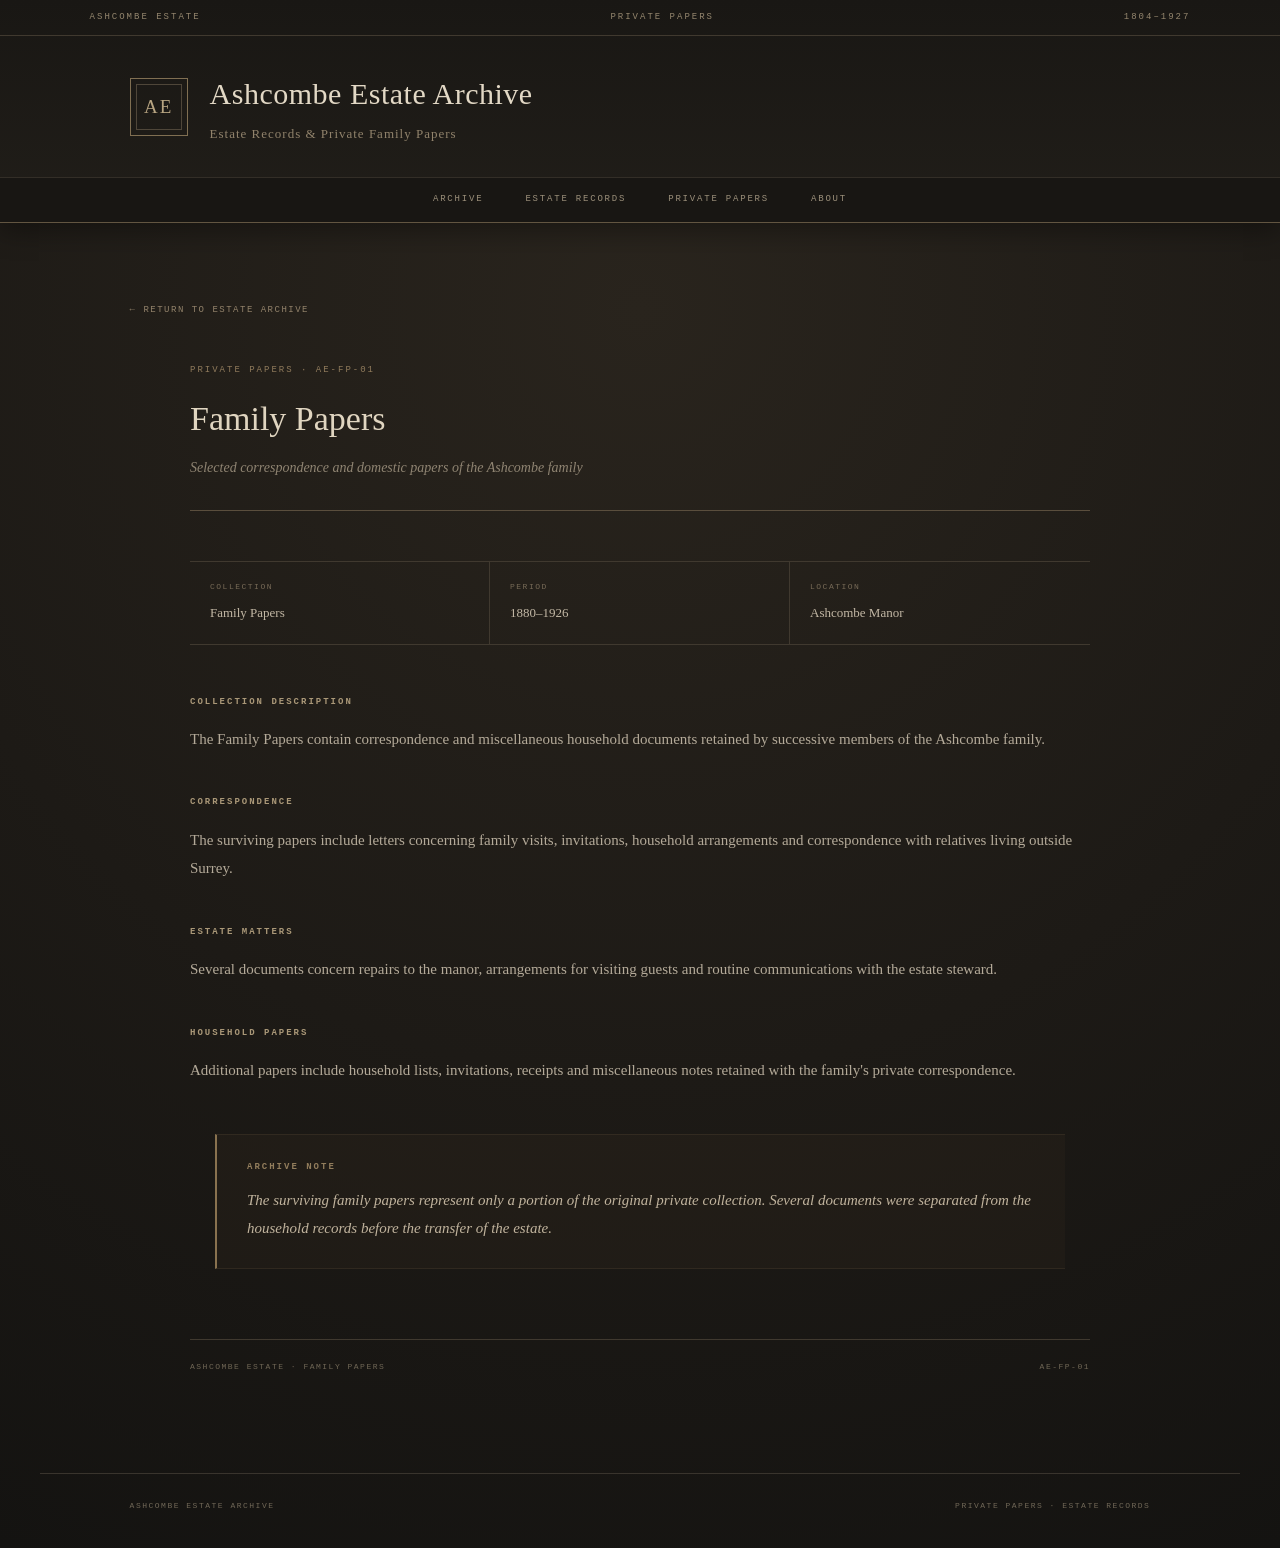
==== family-papers.html @ 7205fa3d "Create family-papers.html" ====
<!DOCTYPE html>
<html lang="en">

<head>
    <meta charset="UTF-8">
    <meta name="viewport" content="width=device-width, initial-scale=1.0">

    <title>Family Papers · Ashcombe Estate</title>

    <link rel="stylesheet" href="style.css">
</head>

<body>

<header class="site-header">

    <div class="header-strip">
        <span>ASHCOMBE ESTATE</span>
        <span>PRIVATE PAPERS</span>
        <span>1804–1927</span>
    </div>

    <div class="header-main">

        <div class="archive-mark">
            AE
        </div>

        <div class="title-block">
            <h1>Ashcombe Estate Archive</h1>
            <p>Estate Records &amp; Private Family Papers</p>
        </div>

    </div>

    <nav class="main-nav">
        <a href="index.html">ARCHIVE</a>
        <a href="index.html">ESTATE RECORDS</a>
        <a href="index.html">PRIVATE PAPERS</a>
        <a href="index.html">ABOUT</a>
    </nav>

</header>


<main>

    <div class="record-page">

        <a href="index.html" class="back-link">
            ← RETURN TO ESTATE ARCHIVE
        </a>


        <section class="record-header">

            <div class="record-reference">
                PRIVATE PAPERS · AE-FP-01
            </div>

            <h2 class="record-title">
                Family Papers
            </h2>

            <p class="record-subtitle">
                Selected correspondence and domestic papers of the Ashcombe family
            </p>

        </section>


        <div class="record-meta">

            <div class="meta-item">
                <span class="meta-label">Collection</span>
                <span class="meta-value">Family Papers</span>
            </div>

            <div class="meta-item">
                <span class="meta-label">Period</span>
                <span class="meta-value">1880–1926</span>
            </div>

            <div class="meta-item">
                <span class="meta-label">Location</span>
                <span class="meta-value">Ashcombe Manor</span>
            </div>

        </div>


        <section class="record-section">

            <h3>Collection Description</h3>

            <p>
                The Family Papers contain correspondence and miscellaneous
                household documents retained by successive members of the
                Ashcombe family.
            </p>

        </section>


        <section class="record-section">

            <h3>Correspondence</h3>

            <p>
                The surviving papers include letters concerning family visits,
                invitations, household arrangements and correspondence with
                relatives living outside Surrey.
            </p>

        </section>


        <section class="record-section">

            <h3>Estate Matters</h3>

            <p>
                Several documents concern repairs to the manor, arrangements
                for visiting guests and routine communications with the estate
                steward.
            </p>

        </section>


        <section class="record-section">

            <h3>Household Papers</h3>

            <p>
                Additional papers include household lists, invitations,
                receipts and miscellaneous notes retained with the family's
                private correspondence.
            </p>

        </section>


        <div class="archival-note">

            <strong>Archive Note</strong>

            <p>
                The surviving family papers represent only a portion of the
                original private collection. Several documents were separated
                from the household records before the transfer of the estate.
            </p>

        </div>


        <div class="record-footer">

            <span>
                ASHCOMBE ESTATE · FAMILY PAPERS
            </span>

            <span>
                AE-FP-01
            </span>

        </div>

    </div>

</main>


<footer>

    <div>
        ASHCOMBE ESTATE ARCHIVE
    </div>

    <div>
        PRIVATE PAPERS · ESTATE RECORDS
    </div>

</footer>

</body>

</html>
---- style.css ----
/* =========================================================
   ASHCOMBE ESTATE ARCHIVE
   Vintage British Estate / Private Papers
   ========================================================= */

* {
    box-sizing: border-box;
}

html {
    scroll-behavior: smooth;
}

body {
    margin: 0;
    padding: 0;

    background:
        radial-gradient(
            circle at 50% 20%,
            #29241d 0%,
            #1d1a16 55%,
            #141311 100%
        );

    color: #d9d0bd;

    font-family: Georgia, "Times New Roman", serif;

    line-height: 1.7;

    min-height: 100vh;
}


/* =========================================================
   HEADER
   ========================================================= */

.site-header {
    border-bottom: 1px solid #625541;

    background:
        linear-gradient(
            to bottom,
            #191714,
            #211e19
        );

    box-shadow:
        0 8px 25px rgba(0, 0, 0, 0.35);
}


/* top archival strip */

.header-strip {
    display: flex;

    justify-content: space-between;

    align-items: center;

    padding: 10px 7%;

    border-bottom: 1px solid #40392f;

    color: #94866e;

    font-family: "Courier New", monospace;

    font-size: 9px;

    letter-spacing: 2px;

    text-transform: uppercase;
}


/* main header */

.header-main {
    display: flex;

    align-items: center;

    gap: 22px;

    max-width: 1200px;

    margin: 0 auto;

    padding: 32px 7%;
}


.archive-mark {
    width: 58px;
    height: 58px;

    display: flex;

    align-items: center;
    justify-content: center;

    border: 1px solid #806f52;

    color: #b8a582;

    font-family: Georgia, serif;

    font-size: 19px;

    letter-spacing: 2px;

    position: relative;
}


.archive-mark::after {
    content: "";

    position: absolute;

    inset: 5px;

    border: 1px solid #4f4639;
}


.title-block h1 {
    margin: 0;

    color: #e2d8c5;

    font-family: Georgia, "Times New Roman", serif;

    font-size: 30px;

    font-weight: normal;

    letter-spacing: 0.5px;
}


.title-block p {
    margin: 4px 0 0;

    color: #91836c;

    font-size: 13px;

    letter-spacing: 1px;
}


/* =========================================================
   NAVIGATION
   ========================================================= */

.main-nav {
    display: flex;

    justify-content: center;

    gap: 42px;

    padding: 14px 20px;

    border-top: 1px solid #332e27;

    background: #181613;
}


.main-nav a {
    color: #9c907b;

    text-decoration: none;

    font-family: "Courier New", monospace;

    font-size: 9px;

    letter-spacing: 1.8px;

    transition: color 0.25s ease;
}


.main-nav a:hover {
    color: #d2b986;
}


/* =========================================================
   MAIN CONTENT
   ========================================================= */

main {
    max-width: 1200px;

    margin: 0 auto;

    padding: 70px 7% 100px;
}


.record-page {
    width: 100%;
}


/* =========================================================
   INTRO / ARCHIVE LANDING
   ========================================================= */

.archive-intro {
    max-width: 780px;

    margin: 0 auto 70px;

    text-align: center;
}


.archive-intro .eyebrow {
    margin-bottom: 12px;

    color: #9a896c;

    font-family: "Courier New", monospace;

    font-size: 9px;

    letter-spacing: 3px;

    text-transform: uppercase;
}


.archive-intro h2 {
    margin: 0 0 20px;

    color: #e2d8c5;

    font-size: 34px;

    font-weight: normal;
}


.archive-intro p {
    margin: 0 auto;

    max-width: 680px;

    color: #aaa08f;

    font-size: 15px;

    line-height: 1.9;
}


/* =========================================================
   SECTION HEADINGS
   ========================================================= */

.section-heading {
    margin-bottom: 28px;

    padding-bottom: 12px;

    border-bottom: 1px solid #554b3d;

    color: #c8b99e;

    font-family: "Courier New", monospace;

    font-size: 10px;

    letter-spacing: 2px;

    text-transform: uppercase;
}


.section-heading::before {
    content: "§ ";

    color: #8f7955;
}


/* =========================================================
   RECORD LIST
   ========================================================= */

.record-list {
    display: flex;

    flex-direction: column;

    gap: 0;

    margin-bottom: 70px;
}


.record-entry {
    display: grid;

    grid-template-columns: 100px 1fr auto;

    gap: 25px;

    align-items: center;

    padding: 25px 20px;

    border-bottom: 1px solid #39342c;

    transition:
        background 0.25s ease,
        padding 0.25s ease;
}


.record-entry:first-child {
    border-top: 1px solid #39342c;
}


.record-entry:hover {
    background: rgba(170, 140, 90, 0.055);

    padding-left: 27px;
}


.record-year {
    color: #87785f;

    font-family: "Courier New", monospace;

    font-size: 11px;

    letter-spacing: 1px;
}


.record-info h3 {
    margin: 0 0 4px;

    color: #d7cbb6;

    font-size: 18px;

    font-weight: normal;
}


.record-info p {
    margin: 0;

    color: #817868;

    font-size: 12px;
}


.record-link {
    color: #a08c6a;

    text-decoration: none;

    font-family: "Courier New", monospace;

    font-size: 9px;

    letter-spacing: 1px;

    white-space: nowrap;
}


.record-link:hover {
    color: #d1b37c;
}


/* =========================================================
   ARCHIVE NOTE
   ========================================================= */

.archive-note {
    max-width: 850px;

    margin: 50px auto;

    padding: 25px 30px;

    border-left: 2px solid #756143;

    background: rgba(125, 98, 58, 0.06);

    color: #8f8573;

    font-size: 13px;

    font-style: italic;
}


/* =========================================================
   BACK LINK
   ========================================================= */

.back-link {
    display: inline-block;

    margin-bottom: 45px;

    color: #93836b;

    text-decoration: none;

    font-family: "Courier New", monospace;

    font-size: 9px;

    letter-spacing: 1.5px;
}


.back-link:hover {
    color: #c9aa76;
}


/* =========================================================
   RECORD PAGE HEADER
   ========================================================= */

.record-header {
    max-width: 900px;

    margin: 0 auto 50px;

    padding-bottom: 30px;

    border-bottom: 1px solid #5a4e3d;
}


.record-reference {
    margin-bottom: 12px;

    color: #907b5c;

    font-family: "Courier New", monospace;

    font-size: 9px;

    letter-spacing: 2px;

    text-transform: uppercase;
}


.record-title {
    margin: 0;

    color: #e0d5c0;

    font-size: 34px;

    font-weight: normal;
}


.record-subtitle {
    margin: 8px 0 0;

    color: #8f8472;

    font-size: 14px;

    font-style: italic;
}


/* =========================================================
   RECORD METADATA
   ========================================================= */

.record-meta {
    display: grid;

    grid-template-columns: repeat(3, 1fr);

    max-width: 900px;

    margin: 0 auto 50px;

    border-top: 1px solid #40392f;

    border-bottom: 1px solid #40392f;
}


.meta-item {
    padding: 18px 20px;

    border-right: 1px solid #40392f;
}


.meta-item:last-child {
    border-right: none;
}


.meta-label {
    display: block;

    margin-bottom: 5px;

    color: #776a57;

    font-family: "Courier New", monospace;

    font-size: 8px;

    letter-spacing: 1.5px;

    text-transform: uppercase;
}


.meta-value {
    color: #c3b8a5;

    font-size: 13px;
}


/* =========================================================
   RECORD SECTIONS
   ========================================================= */

.record-section {
    max-width: 900px;

    margin: 0 auto 42px;
}


.record-section h3 {
    margin: 0 0 15px;

    color: #aa9878;

    font-family: "Courier New", monospace;

    font-size: 9px;

    letter-spacing: 2px;

    text-transform: uppercase;
}


.record-section p {
    margin: 0;

    color: #b4aa99;

    font-size: 15px;

    line-height: 1.9;
}


/* =========================================================
   STATUS
   ========================================================= */

.record-status {
    display: inline-block;

    padding: 7px 12px;

    border: 1px solid #675a46;

    color: #b29a6f;

    font-family: "Courier New", monospace;

    font-size: 9px;

    letter-spacing: 1.3px;

    text-transform: uppercase;
}


/* =========================================================
   ARCHIVAL INSTRUCTION
   ========================================================= */

.archival-note {
    max-width: 850px;

    margin: 50px auto;

    padding: 25px 30px;

    background:
        rgba(117, 91, 55, 0.065);

    border-left: 2px solid #89724f;

    border-top: 1px solid rgba(125, 103, 71, 0.18);

    border-bottom: 1px solid rgba(125, 103, 71, 0.18);

    color: #c0b39d;
}


.archival-note strong {
    display: block;

    margin-bottom: 10px;

    color: #927d5c;

    font-family: "Courier New", monospace;

    font-size: 9px;

    letter-spacing: 2px;

    text-transform: uppercase;
}


.archival-note p {
    margin: 0;

    font-family: Georgia, serif;

    font-size: 15px;

    font-style: italic;

    line-height: 1.9;
}


/* =========================================================
   RECORD FOOTER
   ========================================================= */

.record-footer {
    max-width: 900px;

    margin: 70px auto 0;

    padding-top: 20px;

    border-top: 1px solid #40392f;

    color: #706756;

    font-family: "Courier New", monospace;

    font-size: 8px;

    letter-spacing: 1.5px;

    text-transform: uppercase;

    display: flex;

    justify-content: space-between;
}


/* =========================================================
   DIARY VIEWER
   ========================================================= */

.diary-viewer {
    max-width: 900px;

    margin: 55px auto 80px;
}


/* =========================================================
   DIARY PAGE
   ========================================================= */

.diary-page {
    position: relative;

    min-height: 650px;

    padding: 75px 85px;

    color: #3c3022;

    background:
        radial-gradient(
            ellipse at center,
            #f8f0dc 0%,
            #eee1c3 68%,
            #d9c39b 100%
        );

    border: 1px solid #a58b63;

    box-shadow:
        0 20px 45px rgba(0, 0, 0, 0.45),
        0 4px 10px rgba(0, 0, 0, 0.2),
        inset 0 0 50px rgba(88, 63, 32, 0.12);

    overflow: hidden;

    animation: diaryAppear 0.35s ease;
}


.diary-page::before {
    content: "";

    position: absolute;

    inset: 18px;

    border: 1px solid rgba(105, 80, 45, 0.3);

    pointer-events: none;
}


.diary-page::after {
    content: "";

    position: absolute;

    inset: 0;

    pointer-events: none;

    background:
        repeating-linear-gradient(
            0deg,
            rgba(90, 65, 35, 0.018),
            rgba(90, 65, 35, 0.018) 1px,
            transparent 1px,
            transparent 4px
        );
}


/* diary page number */

.diary-page-number {
    position: absolute;

    top: 34px;
    right: 48px;

    z-index: 2;

    color: #806f57;

    font-family: "Courier New", monospace;

    font-size: 9px;

    letter-spacing: 2px;
}


/* diary date */

.diary-date {
    position: relative;

    z-index: 2;

    margin-bottom: 35px;

    text-align: center;

    color: #75624a;

    font-family: Georgia, serif;

    font-size: 14px;

    font-style: italic;
}


/* diary heading */

.diary-heading {
    position: relative;

    z-index: 2;

    margin: 0 0 38px;

    text-align: center;

    color: #33291e;

    font-family: Georgia, serif;

    font-size: 28px;

    font-weight: normal;
}


.diary-heading::after {
    content: "";

    display: block;

    width: 70px;

    margin: 18px auto 0;

    border-bottom: 1px solid #a48d6b;
}


/* diary text */

.diary-text {
    position: relative;

    z-index: 2;

    max-width: 660px;

    margin: 0 auto;

    color: #403426;

    font-family: Georgia, serif;

    font-size: 17px;

    line-height: 2;
}


.diary-text p {
    margin: 0 0 23px;
}


/* diary signature */

.diary-signature {
    position: relative;

    z-index: 2;

    margin-top: 50px;

    text-align: right;

    color: #51412e;

    font-family:
        "Brush Script MT",
        "Segoe Script",
        cursive;

    font-size: 25px;
}


/* =========================================================
   DIARY SUIT HIERARCHY
   ========================================================= */

.suit-order {
    position: relative;

    z-index: 2;

    max-width: 430px;

    margin: 38px auto;

    padding: 20px 28px;

    border-top: 1px solid #a18b69;

    border-bottom: 1px solid #a18b69;

    color: #403426;

    font-family: Georgia, serif;

    font-size: 17px;
}


.suit-order div {
    display: flex;

    justify-content: space-between;

    padding: 7px 12px;
}


/* =========================================================
   DIARY ARCHIVAL INSTRUCTION
   ========================================================= */

.diary-page .archival-instruction {
    position: relative;

    z-index: 2;

    max-width: 650px;

    margin: 45px auto 35px;

    padding: 25px 30px;

    background: rgba(120, 91, 52, 0.055);

    border-left: 2px solid #806b4d;

    border-top: 1px solid rgba(128, 107, 77, 0.25);

    border-bottom: 1px solid rgba(128, 107, 77, 0.25);
}


.diary-page .archival-label {
    margin-bottom: 14px;

    color: #75624a;

    font-family: "Courier New", monospace;

    font-size: 9px;

    letter-spacing: 2px;

    text-transform: uppercase;
}


.diary-page .archival-instruction p {
    margin: 0;

    color: #3f3326;

    font-family: Georgia, serif;

    font-size: 17px;

    font-style: italic;

    line-height: 1.9;
}


/* =========================================================
   DIARY NAVIGATION
   ========================================================= */

.diary-navigation {
    display: flex;

    justify-content: space-between;

    align-items: center;

    margin-top: 25px;

    padding: 0 5px;
}


.diary-button {
    padding: 12px 20px;

    background: #211d18;

    border: 1px solid #75634c;

    color: #d9ccb6;

    font-family: "Courier New", monospace;

    font-size: 9px;

    letter-spacing: 1.5px;

    text-transform: uppercase;

    cursor: pointer;

    transition: 0.25s ease;
}


.diary-button:hover:not(:disabled) {
    background: #332c23;

    border-color: #a18b69;
}


.diary-button:disabled {
    opacity: 0.3;

    cursor: default;
}


.page-counter {
    color: #918879;

    font-family: "Courier New", monospace;

    font-size: 9px;

    letter-spacing: 2px;
}


/* =========================================================
   FOOTER
   ========================================================= */

footer {
    display: flex;

    justify-content: space-between;

    max-width: 1200px;

    margin: 0 auto;

    padding: 25px 7% 35px;

    border-top: 1px solid #39342d;

    color: #716858;

    font-family: "Courier New", monospace;

    font-size: 8px;

    letter-spacing: 1.5px;

    text-transform: uppercase;
}


/* =========================================================
   ANIMATION
   ========================================================= */

@keyframes diaryAppear {

    from {
        opacity: 0;
        transform: translateX(12px);
    }

    to {
        opacity: 1;
        transform: translateX(0);
    }

}


/* =========================================================
   MOBILE
   ========================================================= */

@media (max-width: 700px) {

    .header-strip {
        padding: 9px 5%;

        font-size: 7px;

        gap: 10px;
    }


    .header-main {
        padding: 25px 5%;
    }


    .archive-mark {
        width: 48px;
        height: 48px;

        font-size: 15px;
    }


    .title-block h1 {
        font-size: 22px;
    }


    .title-block p {
        font-size: 11px;
    }


    .main-nav {
        gap: 18px;

        flex-wrap: wrap;

        padding: 12px;
    }


    .main-nav a {
        font-size: 8px;
    }


    main {
        padding: 45px 5% 70px;
    }


    .archive-intro h2 {
        font-size: 28px;
    }


    .record-entry {
        grid-template-columns: 1fr;

        gap: 8px;

        padding: 22px 12px;
    }


    .record-entry:hover {
        padding-left: 16px;
    }


    .record-meta {
        grid-template-columns: 1fr;
    }


    .meta-item {
        border-right: none;

        border-bottom: 1px solid #40392f;
    }


    .meta-item:last-child {
        border-bottom: none;
    }


    .record-title {
        font-size: 28px;
    }


    .record-footer {
        flex-direction: column;

        gap: 8px;
    }


    /* diary */

    .diary-viewer {
        margin-top: 30px;
    }


    .diary-page {
        min-height: 600px;

        padding: 65px 35px;
    }


    .diary-page::before {
        inset: 12px;
    }


    .diary-page-number {
        top: 28px;

        right: 30px;
    }


    .diary-heading {
        font-size: 23px;
    }


    .diary-text {
        font-size: 15px;

        line-height: 1.9;
    }


    .diary-signature {
        font-size: 22px;
    }


    .suit-order {
        padding: 15px 12px;

        font-size: 15px;
    }


    .diary-navigation {
        gap: 10px;
    }


    .diary-button {
        padding: 10px 12px;

        font-size: 8px;
    }


    footer {
        flex-direction: column;

        gap: 10px;

        padding-left: 5%;

        padding-right: 5%;
    }

}
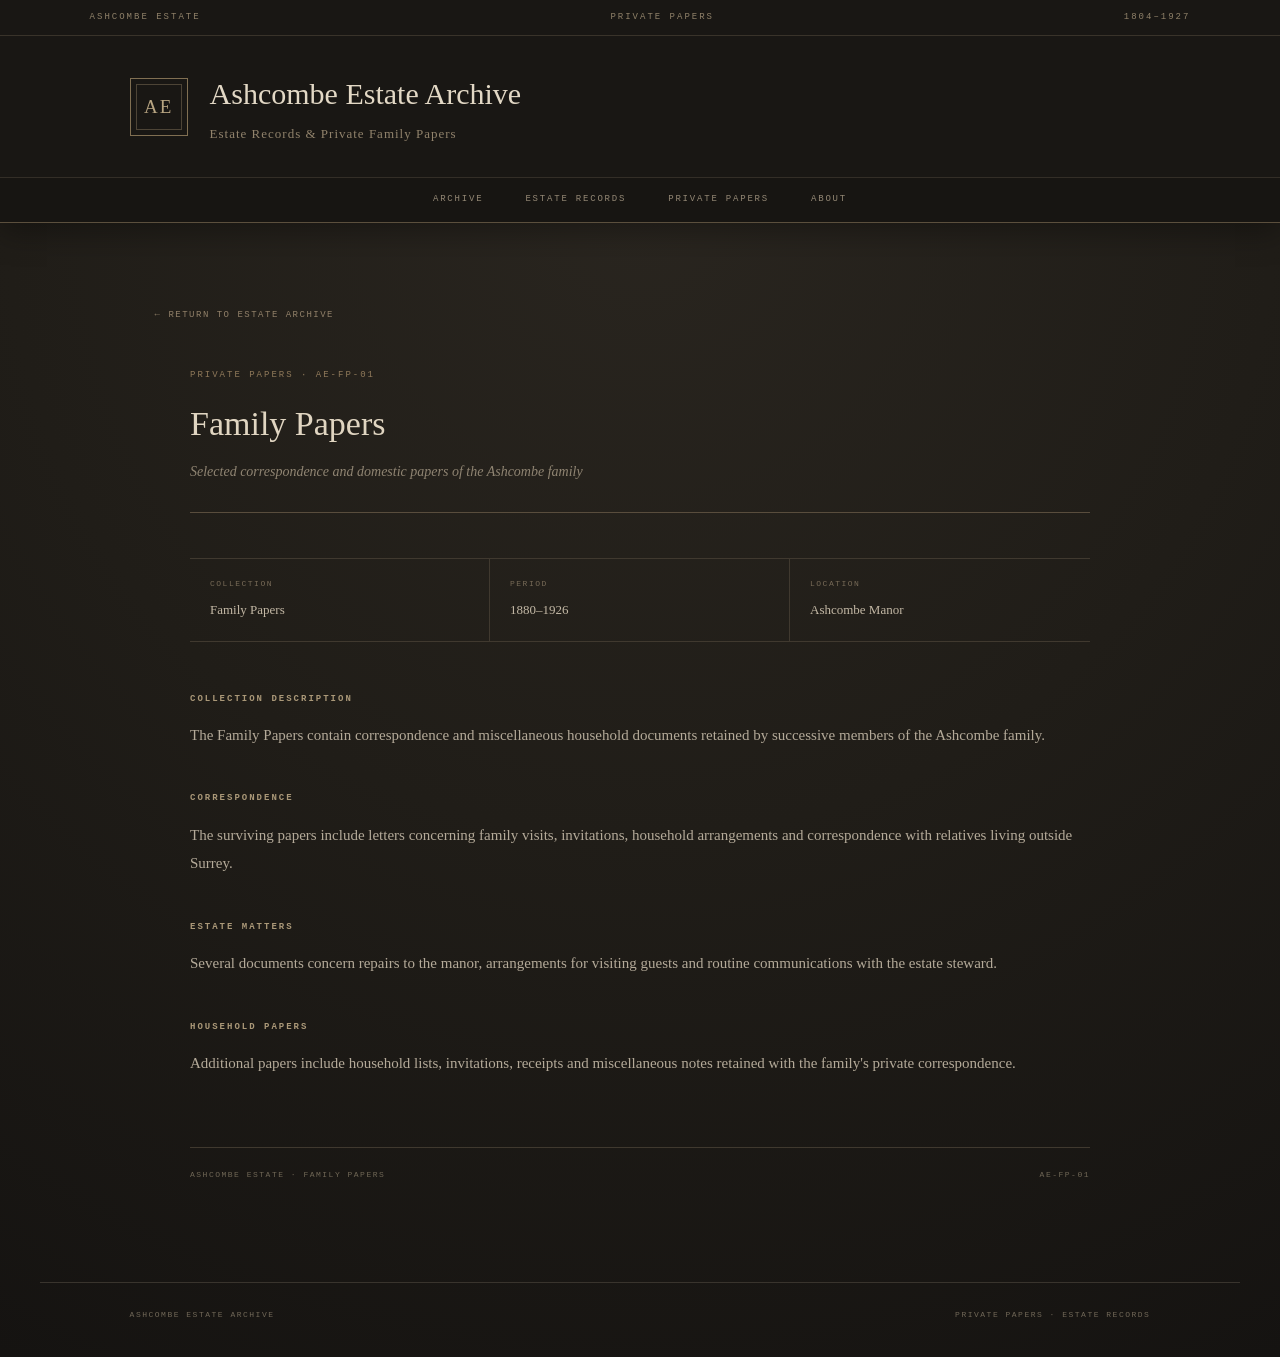
==== commit 08a9f1f6: "Update family-papers.html" ====
--- a/family-papers.html
+++ b/family-papers.html
@@ -141,17 +141,7 @@
         </section>
 
 
-        <div class="archival-note">
 
-            <strong>Archive Note</strong>
-
-            <p>
-                The surviving family papers represent only a portion of the
-                original private collection. Several documents were separated
-                from the household records before the transfer of the estate.
-            </p>
-
-        </div>
 
 
         <div class="record-footer">
--- a/style.css
+++ b/style.css
@@ -13,23 +13,21 @@
 
 body {
     margin: 0;
-    padding: 0;
+    min-height: 100vh;
 
     background:
         radial-gradient(
-            circle at 50% 20%,
-            #29241d 0%,
-            #1d1a16 55%,
-            #141311 100%
+            circle at 50% 15%,
+            #29251f 0%,
+            #201d18 48%,
+            #151311 100%
         );
 
-    color: #d9d0bd;
+    color: #d8cfbd;
 
     font-family: Georgia, "Times New Roman", serif;
 
     line-height: 1.7;
-
-    min-height: 100vh;
 }
 
 
@@ -38,59 +36,48 @@
    ========================================================= */
 
 .site-header {
-    border-bottom: 1px solid #625541;
-
-    background:
-        linear-gradient(
-            to bottom,
-            #191714,
-            #211e19
-        );
+    background: #191714;
+
+    border-bottom: 1px solid #5b4f3d;
 
     box-shadow:
-        0 8px 25px rgba(0, 0, 0, 0.35);
-}
-
-
-/* top archival strip */
+        0 8px 30px rgba(0, 0, 0, 0.35);
+}
+
 
 .header-strip {
     display: flex;
 
     justify-content: space-between;
 
+    padding: 10px 7%;
+
+    border-bottom: 1px solid #39332a;
+
+    color: #8f8169;
+
+    font-family: "Courier New", monospace;
+
+    font-size: 9px;
+
+    letter-spacing: 2px;
+
+    text-transform: uppercase;
+}
+
+
+.header-main {
+    max-width: 1200px;
+
+    margin: auto;
+
+    padding: 32px 7%;
+
+    display: flex;
+
     align-items: center;
 
-    padding: 10px 7%;
-
-    border-bottom: 1px solid #40392f;
-
-    color: #94866e;
-
-    font-family: "Courier New", monospace;
-
-    font-size: 9px;
-
-    letter-spacing: 2px;
-
-    text-transform: uppercase;
-}
-
-
-/* main header */
-
-.header-main {
-    display: flex;
-
-    align-items: center;
-
     gap: 22px;
-
-    max-width: 1200px;
-
-    margin: 0 auto;
-
-    padding: 32px 7%;
 }
 
 
@@ -107,8 +94,6 @@
 
     color: #b8a582;
 
-    font-family: Georgia, serif;
-
     font-size: 19px;
 
     letter-spacing: 2px;
@@ -124,7 +109,7 @@
 
     inset: 5px;
 
-    border: 1px solid #4f4639;
+    border: 1px solid #4d4436;
 }
 
 
@@ -133,13 +118,9 @@
 
     color: #e2d8c5;
 
-    font-family: Georgia, "Times New Roman", serif;
-
     font-size: 30px;
 
     font-weight: normal;
-
-    letter-spacing: 0.5px;
 }
 
 
@@ -169,12 +150,12 @@
 
     border-top: 1px solid #332e27;
 
-    background: #181613;
+    background: #171512;
 }
 
 
 .main-nav a {
-    color: #9c907b;
+    color: #948875;
 
     text-decoration: none;
 
@@ -184,245 +165,273 @@
 
     letter-spacing: 1.8px;
 
+    text-transform: uppercase;
+
     transition: color 0.25s ease;
 }
 
 
 .main-nav a:hover {
-    color: #d2b986;
-}
-
-
-/* =========================================================
-   MAIN CONTENT
+    color: #d1b47d;
+}
+
+
+/* =========================================================
+   MAIN
    ========================================================= */
 
 main {
-    max-width: 1200px;
-
-    margin: 0 auto;
-
-    padding: 70px 7% 100px;
-}
-
+    max-width: 1150px;
+
+    margin: auto;
+
+    padding: 75px 7% 100px;
+}
+
+
+/* =========================================================
+   INTRO
+   ========================================================= */
+
+.intro {
+    max-width: 760px;
+
+    margin: 0 auto 75px;
+
+    text-align: center;
+}
+
+
+.section-label {
+    margin-bottom: 12px;
+
+    color: #927d5d;
+
+    font-family: "Courier New", monospace;
+
+    font-size: 9px;
+
+    letter-spacing: 3px;
+
+    text-transform: uppercase;
+}
+
+
+.intro h2 {
+    margin: 0 0 20px;
+
+    color: #e2d8c5;
+
+    font-size: 36px;
+
+    font-weight: normal;
+
+    letter-spacing: 1px;
+}
+
+
+.intro p {
+    max-width: 700px;
+
+    margin: 0 auto 14px;
+
+    color: #aaa08e;
+
+    font-size: 15px;
+
+    line-height: 1.9;
+}
+
+
+/* =========================================================
+   ARCHIVE SECTION
+   ========================================================= */
+
+.archive-section {
+    margin-bottom: 70px;
+}
+
+
+.section-heading {
+    display: flex;
+
+    justify-content: space-between;
+
+    align-items: center;
+
+    padding-bottom: 13px;
+
+    margin-bottom: 0;
+
+    border-bottom: 1px solid #5a4e3d;
+
+    color: #aa997c;
+
+    font-family: "Courier New", monospace;
+
+    font-size: 9px;
+
+    letter-spacing: 2px;
+
+    text-transform: uppercase;
+}
+
+
+/* =========================================================
+   RECORD LIST
+   ========================================================= */
+
+.record-list {
+    display: flex;
+
+    flex-direction: column;
+}
+
+
+.record {
+    display: grid;
+
+    grid-template-columns: 90px 1fr 35px;
+
+    align-items: center;
+
+    gap: 25px;
+
+    padding: 24px 15px;
+
+    border-bottom: 1px solid #39342c;
+
+    text-decoration: none;
+
+    transition:
+        background 0.25s ease,
+        padding-left 0.25s ease;
+}
+
+
+.record:first-child {
+    border-top: 1px solid #39342c;
+}
+
+
+.record:hover {
+    background: rgba(160, 130, 82, 0.06);
+
+    padding-left: 23px;
+}
+
+
+.record-year {
+    color: #89785d;
+
+    font-family: "Courier New", monospace;
+
+    font-size: 11px;
+
+    letter-spacing: 1px;
+}
+
+
+.record-content h3 {
+    margin: 0 0 4px;
+
+    color: #d5cab7;
+
+    font-size: 18px;
+
+    font-weight: normal;
+}
+
+
+.record-content p {
+    margin: 0;
+
+    color: #817766;
+
+    font-size: 12px;
+}
+
+
+.record-arrow {
+    color: #967f5d;
+
+    font-size: 18px;
+
+    transition: transform 0.2s ease;
+}
+
+
+.record:hover .record-arrow {
+    transform: translateX(4px);
+
+    color: #c4a570;
+}
+
+
+/* =========================================================
+   ARCHIVE NOTE
+   ========================================================= */
+
+.archive-note {
+    max-width: 850px;
+
+    margin: 55px auto 0;
+
+    padding: 25px 30px;
+
+    background: rgba(125, 98, 58, 0.05);
+
+    border-left: 2px solid #776347;
+
+    border-top: 1px solid rgba(120, 95, 60, 0.18);
+
+    border-bottom: 1px solid rgba(120, 95, 60, 0.18);
+}
+
+
+.note-label {
+    margin-bottom: 10px;
+
+    color: #907a59;
+
+    font-family: "Courier New", monospace;
+
+    font-size: 9px;
+
+    letter-spacing: 2px;
+
+    text-transform: uppercase;
+}
+
+
+.archive-note p {
+    margin: 0;
+
+    color: #958a78;
+
+    font-size: 13px;
+
+    font-style: italic;
+
+    line-height: 1.8;
+}
+
+
+/* =========================================================
+   RECORD PAGES
+   ========================================================= */
 
 .record-page {
     width: 100%;
 }
 
 
-/* =========================================================
-   INTRO / ARCHIVE LANDING
-   ========================================================= */
-
-.archive-intro {
-    max-width: 780px;
-
-    margin: 0 auto 70px;
-
-    text-align: center;
-}
-
-
-.archive-intro .eyebrow {
-    margin-bottom: 12px;
-
-    color: #9a896c;
-
-    font-family: "Courier New", monospace;
-
-    font-size: 9px;
-
-    letter-spacing: 3px;
-
-    text-transform: uppercase;
-}
-
-
-.archive-intro h2 {
-    margin: 0 0 20px;
-
-    color: #e2d8c5;
-
-    font-size: 34px;
-
-    font-weight: normal;
-}
-
-
-.archive-intro p {
-    margin: 0 auto;
-
-    max-width: 680px;
-
-    color: #aaa08f;
-
-    font-size: 15px;
-
-    line-height: 1.9;
-}
-
-
-/* =========================================================
-   SECTION HEADINGS
-   ========================================================= */
-
-.section-heading {
-    margin-bottom: 28px;
-
-    padding-bottom: 12px;
-
-    border-bottom: 1px solid #554b3d;
-
-    color: #c8b99e;
-
-    font-family: "Courier New", monospace;
-
-    font-size: 10px;
-
-    letter-spacing: 2px;
-
-    text-transform: uppercase;
-}
-
-
-.section-heading::before {
-    content: "§ ";
-
-    color: #8f7955;
-}
-
-
-/* =========================================================
-   RECORD LIST
-   ========================================================= */
-
-.record-list {
-    display: flex;
-
-    flex-direction: column;
-
-    gap: 0;
-
-    margin-bottom: 70px;
-}
-
-
-.record-entry {
-    display: grid;
-
-    grid-template-columns: 100px 1fr auto;
-
-    gap: 25px;
-
-    align-items: center;
-
-    padding: 25px 20px;
-
-    border-bottom: 1px solid #39342c;
-
-    transition:
-        background 0.25s ease,
-        padding 0.25s ease;
-}
-
-
-.record-entry:first-child {
-    border-top: 1px solid #39342c;
-}
-
-
-.record-entry:hover {
-    background: rgba(170, 140, 90, 0.055);
-
-    padding-left: 27px;
-}
-
-
-.record-year {
-    color: #87785f;
-
-    font-family: "Courier New", monospace;
-
-    font-size: 11px;
-
-    letter-spacing: 1px;
-}
-
-
-.record-info h3 {
-    margin: 0 0 4px;
-
-    color: #d7cbb6;
-
-    font-size: 18px;
-
-    font-weight: normal;
-}
-
-
-.record-info p {
-    margin: 0;
-
-    color: #817868;
-
-    font-size: 12px;
-}
-
-
-.record-link {
-    color: #a08c6a;
-
-    text-decoration: none;
-
-    font-family: "Courier New", monospace;
-
-    font-size: 9px;
-
-    letter-spacing: 1px;
-
-    white-space: nowrap;
-}
-
-
-.record-link:hover {
-    color: #d1b37c;
-}
-
-
-/* =========================================================
-   ARCHIVE NOTE
-   ========================================================= */
-
-.archive-note {
-    max-width: 850px;
-
-    margin: 50px auto;
-
-    padding: 25px 30px;
-
-    border-left: 2px solid #756143;
-
-    background: rgba(125, 98, 58, 0.06);
-
-    color: #8f8573;
-
-    font-size: 13px;
-
-    font-style: italic;
-}
-
-
-/* =========================================================
-   BACK LINK
-   ========================================================= */
-
 .back-link {
     display: inline-block;
 
     margin-bottom: 45px;
 
-    color: #93836b;
+    color: #918069;
 
     text-decoration: none;
 
@@ -435,29 +444,25 @@
 
 
 .back-link:hover {
-    color: #c9aa76;
-}
-
-
-/* =========================================================
-   RECORD PAGE HEADER
-   ========================================================= */
+    color: #c8a96f;
+}
+
 
 .record-header {
     max-width: 900px;
 
-    margin: 0 auto 50px;
-
-    padding-bottom: 30px;
-
-    border-bottom: 1px solid #5a4e3d;
+    margin: 0 auto 45px;
+
+    padding-bottom: 28px;
+
+    border-bottom: 1px solid #594d3d;
 }
 
 
 .record-reference {
     margin-bottom: 12px;
 
-    color: #907b5c;
+    color: #8f795a;
 
     font-family: "Courier New", monospace;
 
@@ -472,7 +477,7 @@
 .record-title {
     margin: 0;
 
-    color: #e0d5c0;
+    color: #e0d5c1;
 
     font-size: 34px;
 
@@ -481,7 +486,7 @@
 
 
 .record-subtitle {
-    margin: 8px 0 0;
+    margin: 7px 0 0;
 
     color: #8f8472;
 
@@ -492,7 +497,7 @@
 
 
 /* =========================================================
-   RECORD METADATA
+   METADATA
    ========================================================= */
 
 .record-meta {
@@ -558,7 +563,7 @@
 
 
 .record-section h3 {
-    margin: 0 0 15px;
+    margin: 0 0 14px;
 
     color: #aa9878;
 
@@ -607,7 +612,7 @@
 
 
 /* =========================================================
-   ARCHIVAL INSTRUCTION
+   ARCHIVAL NOTE
    ========================================================= */
 
 .archival-note {
@@ -617,8 +622,7 @@
 
     padding: 25px 30px;
 
-    background:
-        rgba(117, 91, 55, 0.065);
+    background: rgba(117, 91, 55, 0.06);
 
     border-left: 2px solid #89724f;
 
@@ -630,7 +634,8 @@
 }
 
 
-.archival-note strong {
+.archival-note strong,
+.archival-label {
     display: block;
 
     margin-bottom: 10px;
@@ -650,7 +655,7 @@
 .archival-note p {
     margin: 0;
 
-    font-family: Georgia, serif;
+    color: #b8ad99;
 
     font-size: 15px;
 
@@ -673,6 +678,10 @@
 
     border-top: 1px solid #40392f;
 
+    display: flex;
+
+    justify-content: space-between;
+
     color: #706756;
 
     font-family: "Courier New", monospace;
@@ -682,15 +691,11 @@
     letter-spacing: 1.5px;
 
     text-transform: uppercase;
-
-    display: flex;
-
-    justify-content: space-between;
-}
-
-
-/* =========================================================
-   DIARY VIEWER
+}
+
+
+/* =========================================================
+   DIARY
    ========================================================= */
 
 .diary-viewer {
@@ -699,10 +704,6 @@
     margin: 55px auto 80px;
 }
 
-
-/* =========================================================
-   DIARY PAGE
-   ========================================================= */
 
 .diary-page {
     position: relative;
@@ -767,12 +768,11 @@
 }
 
 
-/* diary page number */
-
 .diary-page-number {
     position: absolute;
 
     top: 34px;
+
     right: 48px;
 
     z-index: 2;
@@ -786,8 +786,6 @@
     letter-spacing: 2px;
 }
 
-
-/* diary date */
 
 .diary-date {
     position: relative;
@@ -800,15 +798,11 @@
 
     color: #75624a;
 
-    font-family: Georgia, serif;
-
     font-size: 14px;
 
     font-style: italic;
 }
 
-
-/* diary heading */
 
 .diary-heading {
     position: relative;
@@ -821,8 +815,6 @@
 
     color: #33291e;
 
-    font-family: Georgia, serif;
-
     font-size: 28px;
 
     font-weight: normal;
@@ -842,8 +834,6 @@
 }
 
 
-/* diary text */
-
 .diary-text {
     position: relative;
 
@@ -855,8 +845,6 @@
 
     color: #403426;
 
-    font-family: Georgia, serif;
-
     font-size: 17px;
 
     line-height: 2;
@@ -867,8 +855,6 @@
     margin: 0 0 23px;
 }
 
-
-/* diary signature */
 
 .diary-signature {
     position: relative;
@@ -891,7 +877,7 @@
 
 
 /* =========================================================
-   DIARY SUIT HIERARCHY
+   SUIT HIERARCHY
    ========================================================= */
 
 .suit-order {
@@ -911,8 +897,6 @@
 
     color: #403426;
 
-    font-family: Georgia, serif;
-
     font-size: 17px;
 }
 
@@ -927,61 +911,6 @@
 
 
 /* =========================================================
-   DIARY ARCHIVAL INSTRUCTION
-   ========================================================= */
-
-.diary-page .archival-instruction {
-    position: relative;
-
-    z-index: 2;
-
-    max-width: 650px;
-
-    margin: 45px auto 35px;
-
-    padding: 25px 30px;
-
-    background: rgba(120, 91, 52, 0.055);
-
-    border-left: 2px solid #806b4d;
-
-    border-top: 1px solid rgba(128, 107, 77, 0.25);
-
-    border-bottom: 1px solid rgba(128, 107, 77, 0.25);
-}
-
-
-.diary-page .archival-label {
-    margin-bottom: 14px;
-
-    color: #75624a;
-
-    font-family: "Courier New", monospace;
-
-    font-size: 9px;
-
-    letter-spacing: 2px;
-
-    text-transform: uppercase;
-}
-
-
-.diary-page .archival-instruction p {
-    margin: 0;
-
-    color: #3f3326;
-
-    font-family: Georgia, serif;
-
-    font-size: 17px;
-
-    font-style: italic;
-
-    line-height: 1.9;
-}
-
-
-/* =========================================================
    DIARY NAVIGATION
    ========================================================= */
 
@@ -993,8 +922,6 @@
     align-items: center;
 
     margin-top: 25px;
-
-    padding: 0 5px;
 }
 
 
@@ -1016,8 +943,6 @@
     text-transform: uppercase;
 
     cursor: pointer;
-
-    transition: 0.25s ease;
 }
 
 
@@ -1051,18 +976,18 @@
    ========================================================= */
 
 footer {
+    max-width: 1200px;
+
+    margin: 0 auto;
+
+    padding: 25px 7% 35px;
+
+    border-top: 1px solid #39342d;
+
     display: flex;
 
     justify-content: space-between;
 
-    max-width: 1200px;
-
-    margin: 0 auto;
-
-    padding: 25px 7% 35px;
-
-    border-top: 1px solid #39342d;
-
     color: #716858;
 
     font-family: "Courier New", monospace;
@@ -1076,18 +1001,20 @@
 
 
 /* =========================================================
-   ANIMATION
+   DIARY PAGE ANIMATION
    ========================================================= */
 
 @keyframes diaryAppear {
 
     from {
         opacity: 0;
+
         transform: translateX(12px);
     }
 
     to {
         opacity: 1;
+
         transform: translateX(0);
     }
 
@@ -1116,6 +1043,7 @@
 
     .archive-mark {
         width: 48px;
+
         height: 48px;
 
         font-size: 15px;
@@ -1151,22 +1079,37 @@
     }
 
 
-    .archive-intro h2 {
+    .intro h2 {
         font-size: 28px;
     }
 
 
-    .record-entry {
-        grid-template-columns: 1fr;
-
-        gap: 8px;
-
-        padding: 22px 12px;
-    }
-
-
-    .record-entry:hover {
-        padding-left: 16px;
+    .section-heading {
+        gap: 15px;
+    }
+
+
+    .record {
+        grid-template-columns: 65px 1fr 20px;
+
+        gap: 12px;
+
+        padding: 20px 8px;
+    }
+
+
+    .record:hover {
+        padding-left: 13px;
+    }
+
+
+    .record-content h3 {
+        font-size: 16px;
+    }
+
+
+    .record-content p {
+        font-size: 11px;
     }
 
 
@@ -1201,11 +1144,6 @@
 
     /* diary */
 
-    .diary-viewer {
-        margin-top: 30px;
-    }
-
-
     .diary-page {
         min-height: 600px;
 
